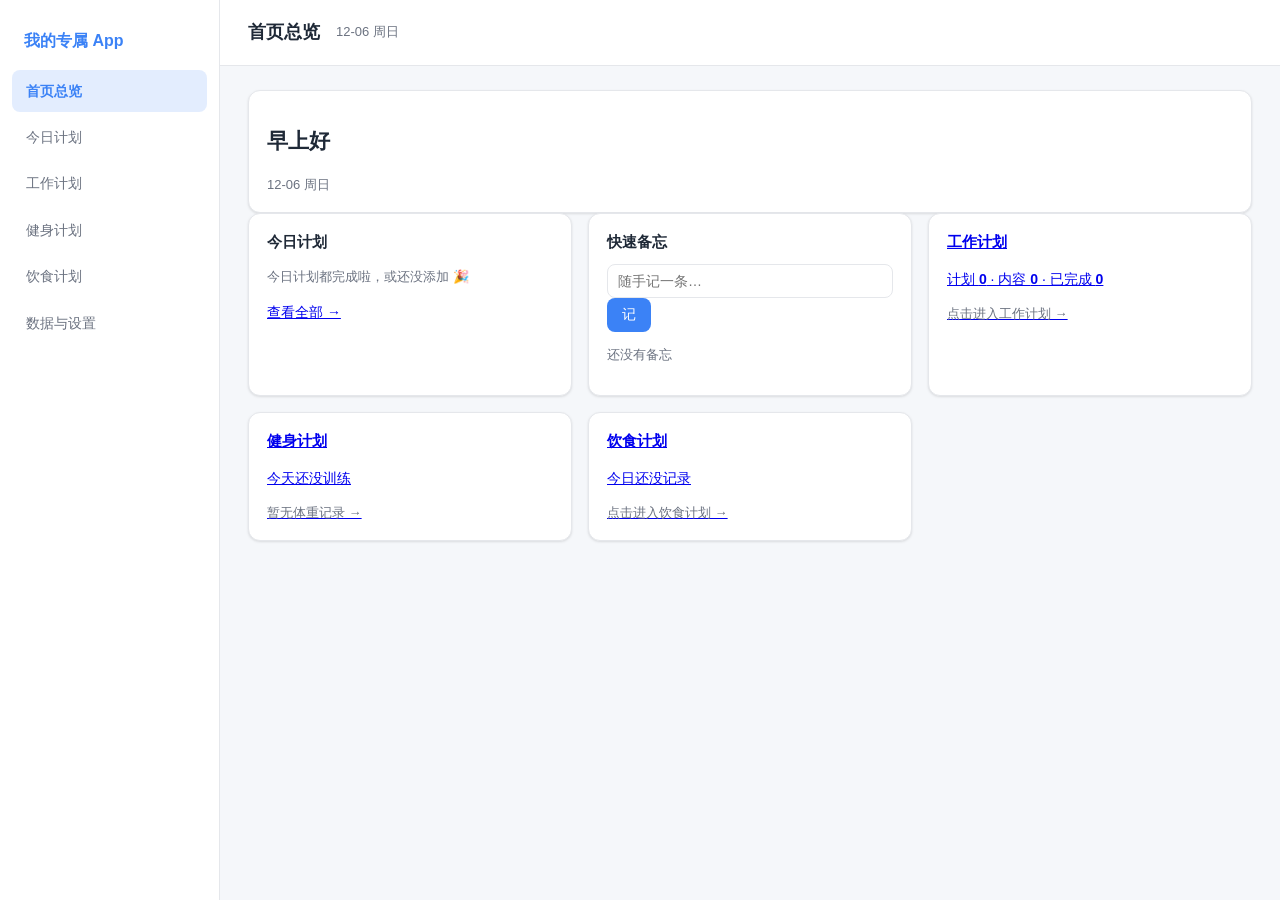
==== index.html @ 51691a32 "初始化仓库：收录个人生活 App 初始代码与文档 - 新增首页/今日计划/工作/健身/饮食/设置六大模块源码(js/) - 新增玻璃拟态预览页与入口 index.html、样式 assets/styl" ====
<!DOCTYPE html>
<html lang="zh-CN">
<head>
  <meta charset="UTF-8" />
  <meta name="viewport" content="width=device-width, initial-scale=1.0" />
  <title>我的专属 App</title>
  <link rel="stylesheet" href="assets/styles.css" />
</head>
<body>
  <div id="app">
    <aside id="sidebar">
      <div class="brand">我的专属 App</div>
      <nav>
        <a href="#/home"    data-route="home">首页总览</a>
        <a href="#/today"   data-route="today">今日计划</a>
        <a href="#/work"    data-route="work">工作计划</a>
        <a href="#/fitness" data-route="fitness">健身计划</a>
        <a href="#/diet"    data-route="diet">饮食计划</a>
        <a href="#/settings" data-route="settings">数据与设置</a>
      </nav>
    </aside>
    <main id="content">
      <header id="topbar">
        <h1 id="page-title">首页总览</h1>
        <span id="page-date"></span>
        <button id="primary-btn"></button>
      </header>
      <section id="view"></section>
    </main>
  </div>

  <!-- 加载顺序：数据层 → 工具 → 路由 → 各视图 → 入口（经典 script，file:// 可用） -->
  <script src="js/store.js"></script>
  <script src="js/ui.js"></script>
  <script src="js/router.js"></script>
  <script src="js/home.js"></script>
  <script src="js/today.js"></script>
  <script src="js/work.js"></script>
  <script src="js/fitness.js"></script>
  <script src="js/diet.js"></script>
  <script src="js/settings.js"></script>
  <script src="js/app.js"></script>
</body>
</html>
---- assets/styles.css ----
/* styles.css — 全部样式（浅色主题变量 + 深色覆盖 + 布局/卡片/侧边栏/控件） */

:root {
  --theme-color: #3b82f6;
  --bg: #f5f7fa;
  --surface: #ffffff;
  --text: #1f2937;
  --text-soft: #6b7280;
  --border: #e5e7eb;
  --shadow: 0 1px 3px rgba(0, 0, 0, 0.08), 0 1px 2px rgba(0, 0, 0, 0.04);
  --radius: 12px;
  --sidebar-w: 220px;
}

/* 深色模式：通过 body[data-theme="dark"] 覆盖变量 */
body[data-theme="dark"] {
  --bg: #0f172a;
  --surface: #1e293b;
  --text: #e5e7eb;
  --text-soft: #94a3b8;
  --border: #334155;
  --shadow: 0 1px 3px rgba(0, 0, 0, 0.4);
}

* { box-sizing: border-box; }
html, body { height: 100%; margin: 0; }
body {
  font-family: -apple-system, BlinkMacSystemFont, "Segoe UI", "PingFang SC",
    "Hiragino Sans GB", "Microsoft YaHei", sans-serif;
  background: var(--bg);
  color: var(--text);
  font-size: 14px;
  line-height: 1.6;
}

#app { display: flex; min-height: 100vh; }

/* 侧边栏 */
#sidebar {
  width: var(--sidebar-w);
  flex: 0 0 var(--sidebar-w);
  background: var(--surface);
  border-right: 1px solid var(--border);
  padding: 20px 12px;
  position: sticky;
  top: 0;
  height: 100vh;
}
#sidebar .brand {
  font-size: 16px;
  font-weight: 700;
  color: var(--theme-color);
  padding: 8px 12px 16px;
}
#sidebar nav { display: flex; flex-direction: column; gap: 4px; }
#sidebar nav a {
  text-decoration: none;
  color: var(--text-soft);
  padding: 10px 14px;
  border-radius: 8px;
  font-weight: 500;
  transition: background 0.15s, color 0.15s;
}
#sidebar nav a:hover { background: var(--bg); color: var(--text); }
#sidebar nav a.active {
  background: color-mix(in srgb, var(--theme-color) 14%, transparent);
  color: var(--theme-color);
  font-weight: 700;
}

/* 主内容区 */
#content { flex: 1; display: flex; flex-direction: column; min-width: 0; }
#topbar {
  display: flex;
  align-items: center;
  gap: 16px;
  padding: 18px 28px;
  background: var(--surface);
  border-bottom: 1px solid var(--border);
  position: sticky;
  top: 0;
  z-index: 5;
}
#page-title { font-size: 18px; margin: 0; }
#page-date { color: var(--text-soft); font-size: 13px; }
#primary-btn {
  margin-left: auto;
  background: var(--theme-color);
  color: #fff;
  border: none;
  padding: 8px 16px;
  border-radius: 8px;
  font-size: 14px;
  font-weight: 600;
  cursor: pointer;
}
#primary-btn:hover { filter: brightness(1.05); }
#view { padding: 24px 28px; }

/* 卡片网格 */
.grid {
  display: grid;
  grid-template-columns: repeat(auto-fill, minmax(280px, 1fr));
  gap: 16px;
}
.card {
  background: var(--surface);
  border: 1px solid var(--border);
  border-radius: var(--radius);
  box-shadow: var(--shadow);
  padding: 16px 18px;
}
.card h3 { margin: 0 0 10px; font-size: 15px; }
.card .card-sub { color: var(--text-soft); font-size: 13px; }

/* 通用控件 */
input[type="text"], input[type="date"], input[type="number"], textarea, select {
  width: 100%;
  padding: 8px 10px;
  border: 1px solid var(--border);
  border-radius: 8px;
  background: var(--surface);
  color: var(--text);
  font-size: 14px;
}
.btn {
  border: 1px solid var(--border);
  background: var(--surface);
  color: var(--text);
  padding: 7px 14px;
  border-radius: 8px;
  cursor: pointer;
  font-size: 14px;
}
.btn:hover { background: var(--bg); }
.btn-primary { background: var(--theme-color); color: #fff; border-color: transparent; }
.btn-danger { color: #dc2626; border-color: #fecaca; }
.btn-sm { padding: 4px 9px; font-size: 12px; }

/* 列表 */
ul.list { list-style: none; margin: 0; padding: 0; }
ul.list li {
  display: flex;
  align-items: center;
  gap: 10px;
  padding: 9px 6px;
  border-bottom: 1px solid var(--border);
}
ul.list li:last-child { border-bottom: none; }
ul.list li .grow { flex: 1; min-width: 0; }
.done-text { text-decoration: line-through; color: var(--text-soft); }

/* 分段控件 */
.segmented { display: inline-flex; border: 1px solid var(--border); border-radius: 8px; overflow: hidden; }
.segmented button {
  border: none; background: var(--surface); color: var(--text-soft);
  padding: 6px 14px; cursor: pointer; font-size: 13px;
}
.segmented button.active { background: var(--theme-color); color: #fff; }

/* 空状态 */
.empty-state {
  text-align: center;
  padding: 36px 16px;
  color: var(--text-soft);
}
.empty-state .empty-icon { font-size: 34px; opacity: 0.5; }
.empty-state .empty-text { margin: 8px 0 14px; }

/* 轻提示 */
.toast {
  position: fixed; top: 16px; left: 50%; transform: translateX(-50%);
  background: #111827; color: #fff; padding: 10px 18px; border-radius: 10px;
  font-size: 13px; z-index: 999; box-shadow: var(--shadow);
}
.toast-error { background: #dc2626; }
.toast-success { background: #16a34a; }

/* 确认模态 */
.modal-mask {
  position: fixed; inset: 0; background: rgba(0,0,0,0.4);
  display: flex; align-items: center; justify-content: center; z-index: 998;
}
.modal {
  background: var(--surface); border-radius: var(--radius);
  padding: 22px; width: 320px; box-shadow: var(--shadow);
}
.modal h4 { margin: 0 0 8px; }
.modal .modal-actions { display: flex; justify-content: flex-end; gap: 10px; margin-top: 16px; }

/* SVG 图表 */
.chart-svg { width: 100%; height: auto; display: block; }

/* ===== 工作计划·卡片式（问题1-4） ===== */
.work-plans { display: flex; flex-direction: column; gap: 18px; }
.work-card {
  background: var(--surface);
  border: 1px solid var(--border);
  border-radius: var(--radius);
  box-shadow: var(--shadow);
  padding: 16px 18px;
}
.work-card-head { display: flex; align-items: center; justify-content: space-between; gap: 12px; }
.work-card-title { margin: 0; font-size: 20px; font-weight: 700; }
.work-card-body { margin-top: 12px; }
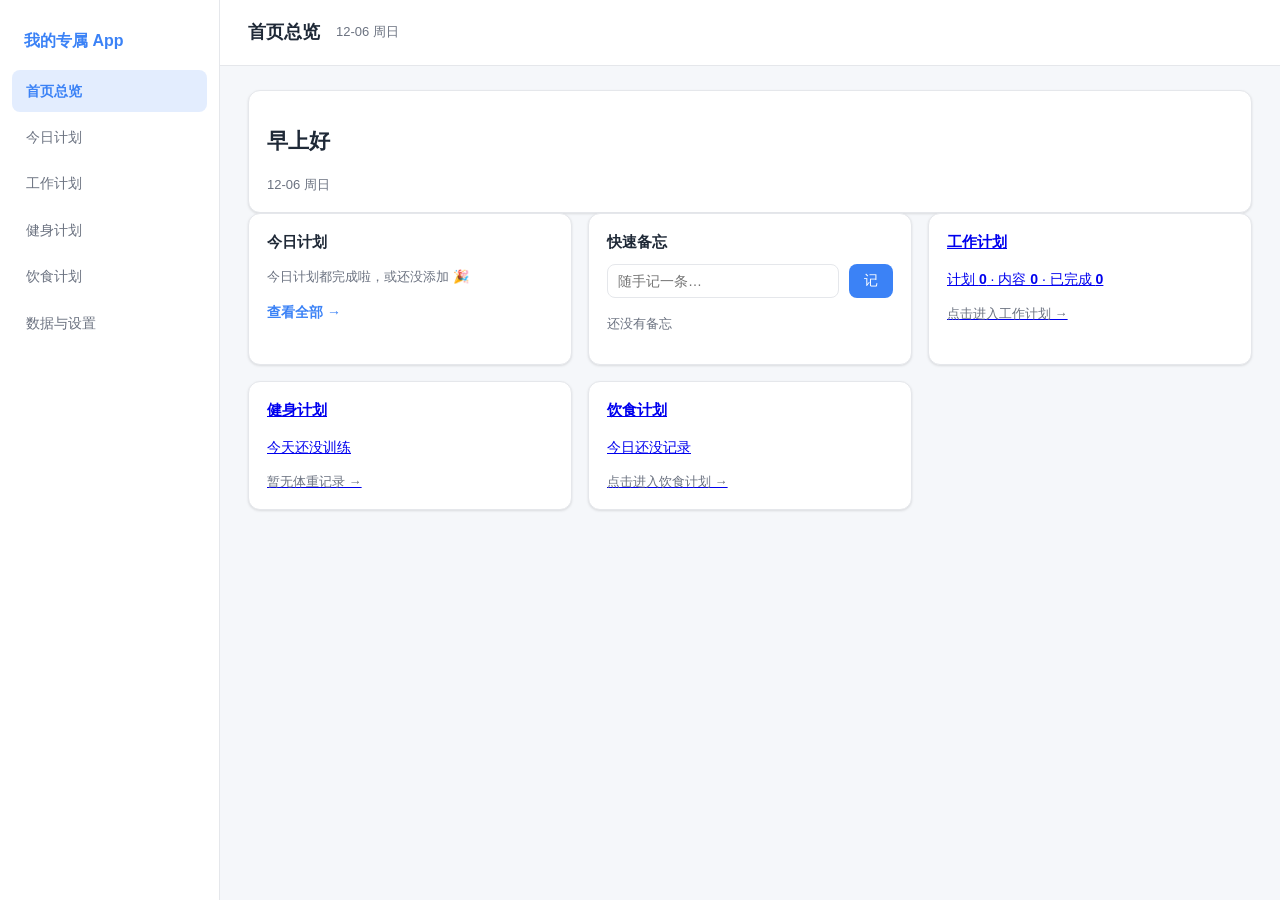
==== commit 0c2268fd: "chore: 提交此前未提交的模块重构与 ECharts 等基线脚手架（非 6 个 bug 范畴） - work.js / store.js / index.html / styles.css 的健身" ====
--- a/index.html
+++ b/index.html
@@ -5,6 +5,8 @@
   <meta name="viewport" content="width=device-width, initial-scale=1.0" />
   <title>我的专属 App</title>
   <link rel="stylesheet" href="assets/styles.css" />
+  <!-- ECharts 本地内置（vendored），双击 file:// 离线可用，不依赖 CDN -->
+  <script src="js/vendor/echarts.min.js"></script>
 </head>
 <body>
   <div id="app">
--- a/assets/styles.css
+++ b/assets/styles.css
@@ -137,6 +137,23 @@
 .btn-danger { color: #dc2626; border-color: #fecaca; }
 .btn-sm { padding: 4px 9px; font-size: 12px; }
 
+/* 添加行：输入框与按钮同行，输入框占满剩余空间、按钮固定在右侧 */
+.add-row {
+  display: flex;
+  align-items: stretch;
+  gap: 10px;
+  margin-bottom: 16px;
+}
+.add-row input[type="text"],
+.add-row input[type="number"] {
+  flex: 1 1 auto;
+  width: auto; /* 覆盖通用 input 的 width:100%，避免按钮被挤到下一行 */
+}
+.add-row .btn {
+  flex: 0 0 auto;
+  white-space: nowrap;
+}
+
 /* 列表 */
 ul.list { list-style: none; margin: 0; padding: 0; }
 ul.list li {
@@ -203,3 +220,142 @@
 .work-card-head { display: flex; align-items: center; justify-content: space-between; gap: 12px; }
 .work-card-title { margin: 0; font-size: 20px; font-weight: 700; }
 .work-card-body { margin-top: 12px; }
+
+/* 标题左侧组：标题 + 删除计划按钮 */
+.work-card-head-left { display: flex; align-items: center; gap: 8px; min-width: 0; }
+.work-card-head-left .work-card-title { min-width: 0; overflow: hidden; text-overflow: ellipsis; white-space: nowrap; }
+.work-card-head-right { flex: 0 0 auto; display: flex; align-items: center; }
+.icon-btn {
+  border: none; background: transparent; color: var(--text-soft);
+  cursor: pointer; font-size: 14px; line-height: 1; padding: 4px 7px; border-radius: 6px;
+}
+.icon-btn:hover { background: var(--bg); color: #dc2626; }
+
+/* 卡片下半部分：工作内容输入框（回车添加） */
+.work-content-input-row { display: flex; align-items: stretch; gap: 8px; margin-bottom: 12px; }
+.work-content-input-row input[type="text"] { flex: 1 1 auto; width: auto; }
+.work-content-input-row .btn { flex: 0 0 auto; white-space: nowrap; }
+
+/* 已添加的工作内容清单：字号小于标题（13px vs 20px） */
+.work-items { list-style: none; margin: 0; padding: 0; }
+.work-items .work-item {
+  display: flex; align-items: center; gap: 10px;
+  padding: 8px 4px; border-bottom: 1px dashed var(--border);
+}
+.work-items .work-item:last-child { border-bottom: none; }
+.work-items .work-item-check { flex: 0 0 auto; width: 16px; height: 16px; cursor: pointer; }
+.work-items .item-text {
+  flex: 1 1 auto; min-width: 0; font-size: 13px; line-height: 1.5;
+  word-break: break-word; transition: color 0.15s;
+}
+.work-items .item-text.done { text-decoration: line-through; color: var(--text-soft); }
+.work-items .work-item-del { flex: 0 0 auto; }
+.work-empty-hint { padding: 10px 4px; color: var(--text-soft); font-size: 13px; }
+
+/* 响应式：窄屏（≤720px）下，侧边栏转为顶部导航，卡片头堆叠，适配移动端 */
+@media (max-width: 720px) {
+  #app { flex-direction: column; }
+  #sidebar {
+    width: 100%; flex: none; height: auto; position: static;
+    border-right: none; border-bottom: 1px solid var(--border); padding: 10px 12px;
+  }
+  #sidebar nav { flex-direction: row; flex-wrap: wrap; gap: 6px; }
+  #sidebar .brand { padding: 4px 12px 8px; }
+  #topbar { padding: 14px 16px; }
+  #view { padding: 16px; }
+  .work-card-head { flex-direction: column; align-items: stretch; gap: 10px; }
+  .work-card-head-right { justify-content: flex-start; }
+}
+
+/* ===== 健身计划·月历日程表（重构） ===== */
+.cal-card {
+  background: var(--surface);
+  border: 1px solid var(--border);
+  border-radius: var(--radius);
+  box-shadow: var(--shadow);
+  padding: 16px 18px;
+  margin-bottom: 18px;
+}
+.cal-head { display: flex; align-items: center; justify-content: space-between; gap: 12px; }
+.cal-title { font-size: 17px; font-weight: 700; }
+.cal-head-right { display: flex; align-items: center; gap: 16px; }
+.cal-nav { display: inline-flex; align-items: center; gap: 8px; }
+.cal-nav .icon-btn { font-size: 18px; padding: 2px 10px; }
+.cal-month { font-size: 15px; font-weight: 600; min-width: 84px; text-align: center; }
+.cal-date { color: var(--text-soft); font-size: 13px; white-space: nowrap; }
+
+.cal-toolbar {
+  display: flex; align-items: center; justify-content: space-between; gap: 12px;
+  margin: 14px 0 10px;
+}
+.cal-hint { color: var(--text-soft); font-size: 12.5px; }
+
+.cal-weekdays { display: grid; grid-template-columns: repeat(7, 1fr); }
+.cal-wd { text-align: center; font-size: 12px; color: var(--text-soft); padding: 6px 0; font-weight: 600; }
+.cal-grid { display: grid; grid-template-columns: repeat(7, 1fr); gap: 6px; margin-top: 4px; }
+.cal-cell {
+  position: relative;
+  min-height: 70px;
+  background: var(--surface);
+  border: 1px solid var(--border);
+  border-radius: 10px;
+  padding: 6px 8px;
+  cursor: pointer;
+  transition: border-color 0.15s, box-shadow 0.15s, background 0.15s;
+}
+.cal-cell:hover { background: var(--bg); }
+.cal-cell.cal-blank { background: transparent; border-color: transparent; cursor: default; }
+.cal-cell.cal-blank:hover { background: transparent; }
+.cal-daynum { font-size: 13px; color: var(--text-soft); font-weight: 600; }
+.cal-cell.today .cal-daynum { color: var(--theme-color); }
+.cal-cell.selected { border-color: var(--theme-color); box-shadow: 0 0 0 2px color-mix(in srgb, var(--theme-color) 22%, transparent); }
+.cal-part {
+  display: block; width: 100%; margin-top: 6px;
+  background: none; border: none; padding: 0;
+  font-size: 20px; font-weight: 800; line-height: 1.1; cursor: pointer;
+  text-align: left;
+}
+.cal-part:hover { text-decoration: underline; }
+.cal-check {
+  position: absolute; right: 7px; bottom: 6px;
+  color: #16a34a; font-weight: 900; font-size: 17px;
+  line-height: 1;
+}
+body[data-theme="dark"] .cal-check { color: #4ade80; }
+
+/* 身体数据 + ECharts */
+.cal-body-head { display: flex; align-items: center; justify-content: space-between; gap: 12px; margin-bottom: 12px; }
+.cal-body-head h3 { margin: 0; font-size: 15px; }
+.echart-box { width: 100%; height: 280px; }
+.echart-empty { color: var(--text-soft); font-size: 13px; padding: 40px 0; text-align: center; border: 1px dashed var(--border); border-radius: 10px; }
+
+/* 弹窗表单 */
+.field { display: block; margin-bottom: 14px; }
+.field > span { display: block; margin-bottom: 6px; color: var(--text-soft); font-size: 13px; }
+
+/* 当日训练详情 */
+.card-link { display: inline-block; color: var(--theme-color); text-decoration: none; font-size: 14px; margin-bottom: 12px; font-weight: 600; }
+.card-link:hover { text-decoration: underline; }
+.detail-card { margin-top: 4px; }
+.detail-head { display: flex; align-items: baseline; justify-content: space-between; gap: 12px; margin-bottom: 12px; }
+.detail-head h3 { margin: 0; font-size: 16px; }
+.detail-part { font-weight: 800; font-size: 16px; }
+.detail-banner {
+  background: color-mix(in srgb, #16a34a 14%, transparent);
+  color: #15803d; border: 1px solid #bbf7d0; border-radius: 10px;
+  padding: 12px 14px; font-weight: 700; margin-bottom: 14px; text-align: center;
+}
+body[data-theme="dark"] .detail-banner { color: #4ade80; border-color: #166534; }
+.ex-progress { color: var(--text-soft); font-size: 13px; margin-bottom: 12px; }
+.ex-progress b { color: var(--theme-color); font-size: 15px; }
+.ex-list li { cursor: default; }
+.ex-list .ex-check { flex: 0 0 auto; width: 18px; height: 18px; cursor: pointer; margin-right: 4px; }
+.detail-foot { margin-top: 16px; display: flex; justify-content: flex-end; }
+
+/* 窄屏：日历网格更紧凑 */
+@media (max-width: 720px) {
+  .cal-cell { min-height: 56px; padding: 4px 5px; }
+  .cal-part { font-size: 16px; }
+  .cal-head { flex-direction: column; align-items: stretch; gap: 8px; }
+  .cal-head-right { justify-content: space-between; }
+}
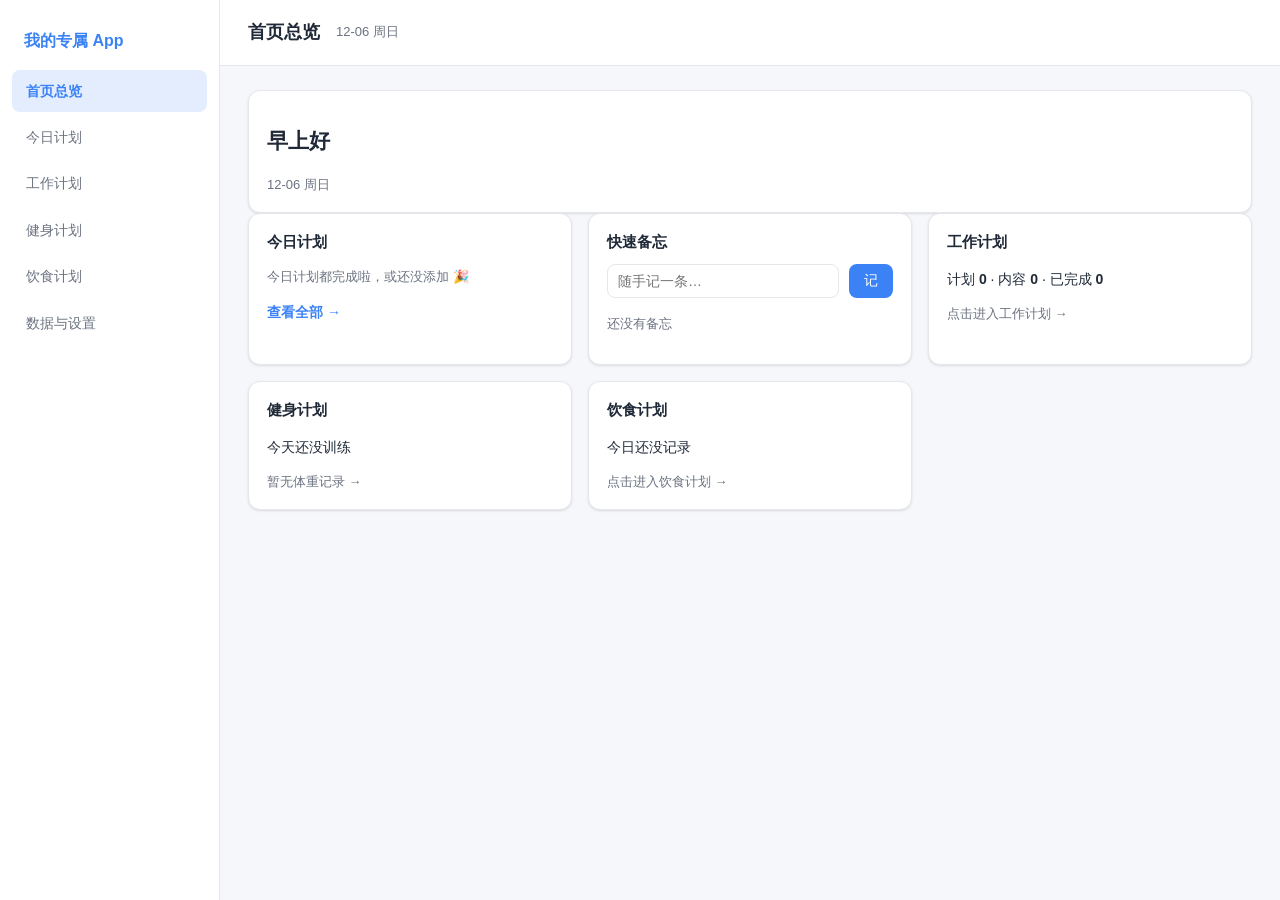
==== commit fdf0d641: "chore(v1.1.1): 图表回归原生 SVG，移除 ECharts 依赖并补齐项目文档 - 新增 js/chart.js 原生 SVG 体重趋势适配器（W.Chart 缝），移除 vendore" ====
--- a/index.html
+++ b/index.html
@@ -5,8 +5,6 @@
   <meta name="viewport" content="width=device-width, initial-scale=1.0" />
   <title>我的专属 App</title>
   <link rel="stylesheet" href="assets/styles.css" />
-  <!-- ECharts 本地内置（vendored），双击 file:// 离线可用，不依赖 CDN -->
-  <script src="js/vendor/echarts.min.js"></script>
 </head>
 <body>
   <div id="app">
@@ -34,6 +32,7 @@
   <!-- 加载顺序：数据层 → 工具 → 路由 → 各视图 → 入口（经典 script，file:// 可用） -->
   <script src="js/store.js"></script>
   <script src="js/ui.js"></script>
+  <script src="js/chart.js"></script>
   <script src="js/router.js"></script>
   <script src="js/home.js"></script>
   <script src="js/today.js"></script>
--- a/assets/styles.css
+++ b/assets/styles.css
@@ -94,7 +94,7 @@
   font-weight: 600;
   cursor: pointer;
 }
-#primary-btn:hover { filter: brightness(1.05); }
+#primary-btn:hover { filter: brightness(0.9); }
 #view { padding: 24px 28px; }
 
 /* 卡片网格 */
@@ -112,6 +112,12 @@
 }
 .card h3 { margin: 0 0 10px; font-size: 15px; }
 .card .card-sub { color: var(--text-soft); font-size: 13px; }
+/* 首页摘要卡整体可点击，但卡片内文字保持普通文本样式。 */
+a.card-link-wrap,
+a.card-link-wrap:hover {
+  color: inherit;
+  text-decoration: none;
+}
 
 /* 通用控件 */
 input[type="text"], input[type="date"], input[type="number"], textarea, select {
@@ -134,6 +140,12 @@
 }
 .btn:hover { background: var(--bg); }
 .btn-primary { background: var(--theme-color); color: #fff; border-color: transparent; }
+/* 覆盖 .btn:hover：主按钮悬停时保持主题色并加深，避免白字落在浅色背景上。 */
+.btn.btn-primary:hover {
+  background: color-mix(in srgb, var(--theme-color) 86%, #000);
+  color: #fff;
+  border-color: transparent;
+}
 .btn-danger { color: #dc2626; border-color: #fecaca; }
 .btn-sm { padding: 4px 9px; font-size: 12px; }
 
@@ -312,7 +324,7 @@
 .cal-part {
   display: block; width: 100%; margin-top: 6px;
   background: none; border: none; padding: 0;
-  font-size: 20px; font-weight: 800; line-height: 1.1; cursor: pointer;
+  color: #111827; font-size: 20px; font-weight: 800; line-height: 1.1; cursor: pointer;
   text-align: left;
 }
 .cal-part:hover { text-decoration: underline; }
@@ -326,8 +338,8 @@
 /* 身体数据 + ECharts */
 .cal-body-head { display: flex; align-items: center; justify-content: space-between; gap: 12px; margin-bottom: 12px; }
 .cal-body-head h3 { margin: 0; font-size: 15px; }
-.echart-box { width: 100%; height: 280px; }
-.echart-empty { color: var(--text-soft); font-size: 13px; padding: 40px 0; text-align: center; border: 1px dashed var(--border); border-radius: 10px; }
+.chart-box { width: 100%; height: 280px; }
+.chart-empty { color: var(--text-soft); font-size: 13px; padding: 40px 0; text-align: center; border: 1px dashed var(--border); border-radius: 10px; }
 
 /* 弹窗表单 */
 .field { display: block; margin-bottom: 14px; }
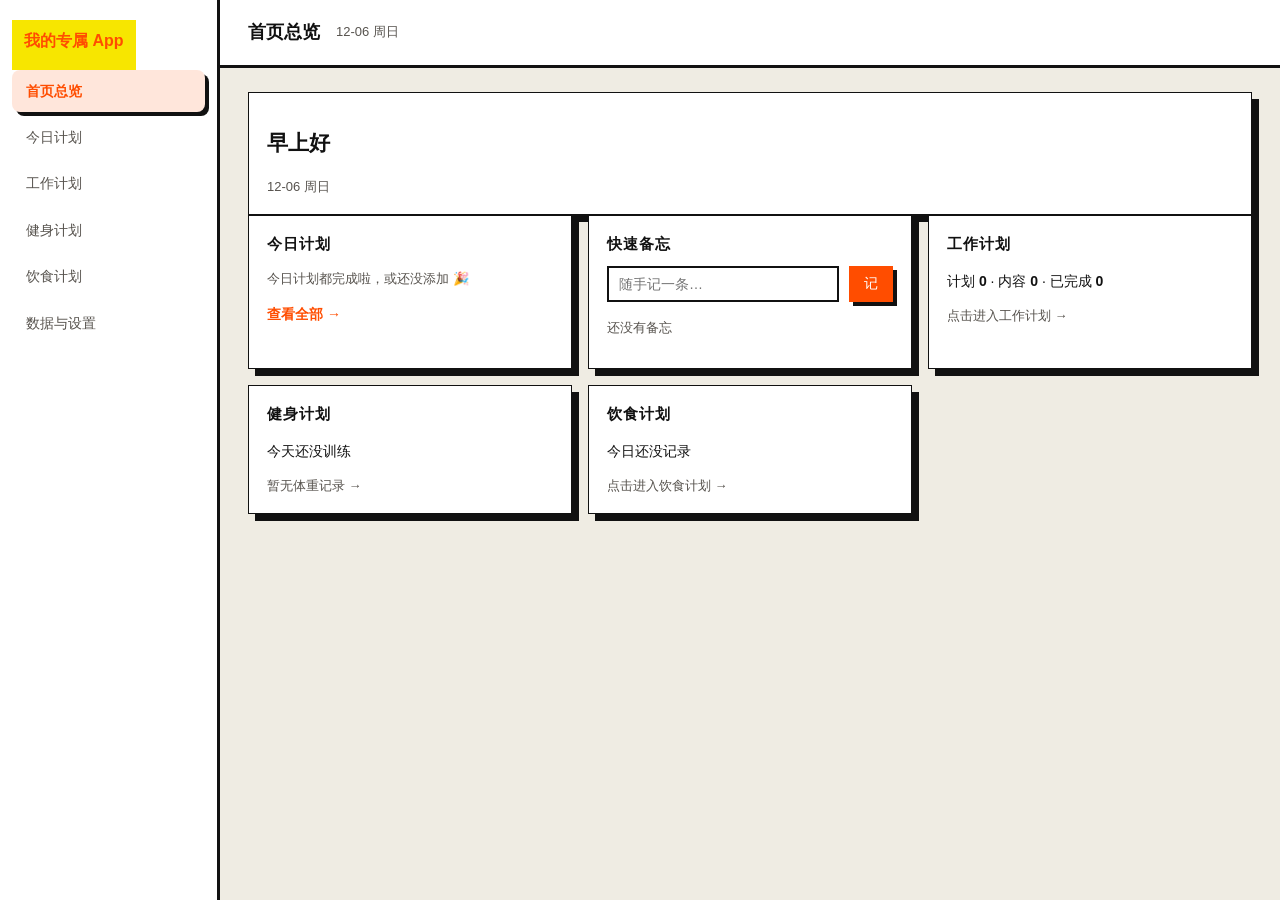
==== commit 7064fd69: "feat(v1.2): 多风格界面皮肤 + 深色模式（theming epic） 落地 5 套可切换皮肤（野兽派 / 编辑杂志风 / 新拟物派 / 现代渐变风 / 赛博朋克风）， 各附专属暗色版，赛博" ====
--- a/index.html
+++ b/index.html
@@ -5,6 +5,7 @@
   <meta name="viewport" content="width=device-width, initial-scale=1.0" />
   <title>我的专属 App</title>
   <link rel="stylesheet" href="assets/styles.css" />
+  <link rel="stylesheet" href="assets/themes.css" />
 </head>
 <body>
   <div id="app">
--- a/assets/styles.css
+++ b/assets/styles.css
@@ -1,7 +1,8 @@
-/* styles.css — 全部样式（浅色主题变量 + 深色覆盖 + 布局/卡片/侧边栏/控件） */
+/* styles.css — 全部样式（布局/卡片/侧边栏/控件；颜色走 CSS 变量，皮肤变量见 assets/themes.css） */
 
 :root {
-  --theme-color: #3b82f6;
+  /* 兜底默认值（无皮肤文件或未命中时使用；正常由 [data-skin] 覆盖） */
+  --accent: #3b82f6;
   --bg: #f5f7fa;
   --surface: #ffffff;
   --text: #1f2937;
@@ -10,16 +11,6 @@
   --shadow: 0 1px 3px rgba(0, 0, 0, 0.08), 0 1px 2px rgba(0, 0, 0, 0.04);
   --radius: 12px;
   --sidebar-w: 220px;
-}
-
-/* 深色模式：通过 body[data-theme="dark"] 覆盖变量 */
-body[data-theme="dark"] {
-  --bg: #0f172a;
-  --surface: #1e293b;
-  --text: #e5e7eb;
-  --text-soft: #94a3b8;
-  --border: #334155;
-  --shadow: 0 1px 3px rgba(0, 0, 0, 0.4);
 }
 
 * { box-sizing: border-box; }
@@ -49,7 +40,7 @@
 #sidebar .brand {
   font-size: 16px;
   font-weight: 700;
-  color: var(--theme-color);
+  color: var(--accent);
   padding: 8px 12px 16px;
 }
 #sidebar nav { display: flex; flex-direction: column; gap: 4px; }
@@ -63,8 +54,8 @@
 }
 #sidebar nav a:hover { background: var(--bg); color: var(--text); }
 #sidebar nav a.active {
-  background: color-mix(in srgb, var(--theme-color) 14%, transparent);
-  color: var(--theme-color);
+  background: color-mix(in srgb, var(--accent) 14%, transparent);
+  color: var(--accent);
   font-weight: 700;
 }
 
@@ -85,7 +76,7 @@
 #page-date { color: var(--text-soft); font-size: 13px; }
 #primary-btn {
   margin-left: auto;
-  background: var(--theme-color);
+  background: var(--accent);
   color: #fff;
   border: none;
   padding: 8px 16px;
@@ -139,10 +130,10 @@
   font-size: 14px;
 }
 .btn:hover { background: var(--bg); }
-.btn-primary { background: var(--theme-color); color: #fff; border-color: transparent; }
+.btn-primary { background: var(--accent); color: #fff; border-color: transparent; }
 /* 覆盖 .btn:hover：主按钮悬停时保持主题色并加深，避免白字落在浅色背景上。 */
 .btn.btn-primary:hover {
-  background: color-mix(in srgb, var(--theme-color) 86%, #000);
+  background: color-mix(in srgb, var(--accent) 86%, #000);
   color: #fff;
   border-color: transparent;
 }
@@ -185,7 +176,7 @@
   border: none; background: var(--surface); color: var(--text-soft);
   padding: 6px 14px; cursor: pointer; font-size: 13px;
 }
-.segmented button.active { background: var(--theme-color); color: #fff; }
+.segmented button.active { background: var(--accent); color: #fff; }
 
 /* 空状态 */
 .empty-state {
@@ -219,6 +210,40 @@
 
 /* SVG 图表 */
 .chart-svg { width: 100%; height: auto; display: block; }
+
+/* ===== 界面风格选择器（设置页；缩略图内联样式恒显亮色版，不随深色跳变） ===== */
+.skin-grid { display: grid; grid-template-columns: repeat(auto-fill, minmax(118px, 1fr)); gap: 12px; margin-top: 8px; }
+.skin-card {
+  border: 2px solid var(--border);
+  border-radius: 10px;
+  background: var(--surface);
+  padding: 8px 8px 9px;
+  cursor: pointer;
+  text-align: center;
+  font-family: inherit;
+  transition: border-color 0.15s, box-shadow 0.15s, transform 0.15s;
+}
+.skin-card:hover { border-color: var(--accent); }
+.skin-card.active {
+  border-color: var(--accent);
+  box-shadow: 0 0 0 2px color-mix(in srgb, var(--accent) 25%, transparent);
+}
+.skin-thumb {
+  position: relative;
+  display: block;
+  height: 54px;
+  border-radius: 6px;
+  overflow: hidden;
+  margin-bottom: 7px;
+}
+.skin-thumb i {
+  position: absolute;
+  left: 9px; bottom: 8px;
+  width: 22px; height: 22px;
+  border-radius: 4px;
+  display: block;
+}
+.skin-name { font-size: 12.5px; font-weight: 600; color: var(--text); }
 
 /* ===== 工作计划·卡片式（问题1-4） ===== */
 .work-plans { display: flex; flex-direction: column; gap: 18px; }
@@ -319,12 +344,12 @@
 .cal-cell.cal-blank { background: transparent; border-color: transparent; cursor: default; }
 .cal-cell.cal-blank:hover { background: transparent; }
 .cal-daynum { font-size: 13px; color: var(--text-soft); font-weight: 600; }
-.cal-cell.today .cal-daynum { color: var(--theme-color); }
-.cal-cell.selected { border-color: var(--theme-color); box-shadow: 0 0 0 2px color-mix(in srgb, var(--theme-color) 22%, transparent); }
+.cal-cell.today .cal-daynum { color: var(--accent); }
+.cal-cell.selected { border-color: var(--accent); box-shadow: 0 0 0 2px color-mix(in srgb, var(--accent) 22%, transparent); }
 .cal-part {
   display: block; width: 100%; margin-top: 6px;
   background: none; border: none; padding: 0;
-  color: #111827; font-size: 20px; font-weight: 800; line-height: 1.1; cursor: pointer;
+  color: var(--text); font-size: 20px; font-weight: 800; line-height: 1.1; cursor: pointer;
   text-align: left;
 }
 .cal-part:hover { text-decoration: underline; }
@@ -346,7 +371,7 @@
 .field > span { display: block; margin-bottom: 6px; color: var(--text-soft); font-size: 13px; }
 
 /* 当日训练详情 */
-.card-link { display: inline-block; color: var(--theme-color); text-decoration: none; font-size: 14px; margin-bottom: 12px; font-weight: 600; }
+.card-link { display: inline-block; color: var(--accent); text-decoration: none; font-size: 14px; margin-bottom: 12px; font-weight: 600; }
 .card-link:hover { text-decoration: underline; }
 .detail-card { margin-top: 4px; }
 .detail-head { display: flex; align-items: baseline; justify-content: space-between; gap: 12px; margin-bottom: 12px; }
@@ -359,7 +384,7 @@
 }
 body[data-theme="dark"] .detail-banner { color: #4ade80; border-color: #166534; }
 .ex-progress { color: var(--text-soft); font-size: 13px; margin-bottom: 12px; }
-.ex-progress b { color: var(--theme-color); font-size: 15px; }
+.ex-progress b { color: var(--accent); font-size: 15px; }
 .ex-list li { cursor: default; }
 .ex-list .ex-check { flex: 0 0 auto; width: 18px; height: 18px; cursor: pointer; margin-right: 4px; }
 .detail-foot { margin-top: 16px; display: flex; justify-content: flex-end; }
--- a/assets/themes.css
+++ b/assets/themes.css
@@ -0,0 +1,361 @@
+/* =========================================================================
+   themes.css — 5 套界面皮肤（theming spec）
+   -------------------------------------------------------------------------
+   选择器约定：
+   - 亮色：body[data-skin="X"]（X ∈ brutal / editorial / neumorph / gradient / cyber）
+   - 暗色：body[data-skin="X"][data-theme="dark"]（cyber 恒暗、无额外暗色档）
+   深色为全局布尔：切换风格不重置明/暗；开启深色后当前风格显示其专属暗色版。
+
+   变量：
+   - 颜色：--accent（主色，取代旧 --theme-color）/ --on-accent / --accent-2 / --bg / --surface /
+     --text / --text-soft / --border / --bar-bg / --chart-fill / --nav-active-bg / --nav-active-fg
+   - 形状：--bw（边框宽）/ --radius / --radius-sm / --shadow / --shadow-inset
+   - 字体：--font / --font-display
+   - 语义色（训练部位，T06）：--part-chest / --part-shoulder / --part-back / --part-leg / --part-cardio
+   ========================================================================= */
+
+/* ---------- 0. 通用（所有皮肤） ---------- */
+body { transition: background 0.35s ease, color 0.35s ease; }
+
+/* =========================================================================
+   1. 野兽派（Brutalism）：cream 底 + 粗黑边 + 橙 accent + 硬阴影 + 零圆角 + 等宽字体
+   暗色版：沥青黑 + 荧光橙
+   ========================================================================= */
+body[data-skin="brutal"] {
+  --bg: #efece3; --surface: #ffffff; --text: #111111; --text-soft: #57534e;
+  --border: #111111; --accent: #ff4d00; --on-accent: #ffffff;
+  --accent-2: #f7e600; --bw: 3px; --radius: 0px; --radius-sm: 0px;
+  --shadow: 7px 7px 0 #111; --bar-bg: #e7e5de; --chart-fill: rgba(255,77,0,.12);
+  --font: ui-monospace, "SFMono-Regular", "Cascadia Mono", Consolas, "Microsoft YaHei", monospace;
+  --nav-active-bg: #ff4d00; --nav-active-fg: #ffffff;
+  --part-chest: #ff2d00; --part-shoulder: #ffb300; --part-back: #00b377;
+  --part-leg: #0055ff; --part-cardio: #ff00d4;
+}
+body[data-skin="brutal"] .brand { background: var(--accent-2); color: #111; display: inline-block; padding: 6px 12px; }
+body[data-skin="brutal"] #sidebar { border-right: var(--bw) solid var(--border); }
+body[data-skin="brutal"] #topbar { border-bottom: var(--bw) solid var(--border); }
+body[data-skin="brutal"] #sidebar nav a.active { box-shadow: 4px 4px 0 #111; }
+body[data-skin="brutal"] .card,
+body[data-skin="brutal"] .work-card,
+body[data-skin="brutal"] .cal-card,
+body[data-skin="brutal"] .detail-card { box-shadow: 7px 7px 0 #111; }
+body[data-skin="brutal"] .card:hover,
+body[data-skin="brutal"] .work-card:hover,
+body[data-skin="brutal"] .cal-card:hover { transform: translate(-2px, -2px); box-shadow: 9px 9px 0 #111; transition: 0.12s; }
+body[data-skin="brutal"] #primary-btn,
+body[data-skin="brutal"] .btn-primary { box-shadow: 4px 4px 0 #111; }
+body[data-skin="brutal"] #primary-btn:hover,
+body[data-skin="brutal"] .btn-primary:hover { transform: translate(2px, 2px); box-shadow: 2px 2px 0 #111; }
+body[data-skin="brutal"] .bar,
+body[data-skin="brutal"] .macro-row .mbar { border-radius: 0; height: 14px; border: 2px solid #111; background: #fff; }
+body[data-skin="brutal"] .bar > i { background: var(--accent); border-radius: 0; }
+body[data-skin="brutal"] .segmented { border-radius: 0; border-width: 2px; }
+body[data-skin="brutal"] .segmented button { border-radius: 0; }
+body[data-skin="brutal"] .cal-cell { border-radius: 0; }
+body[data-skin="brutal"] input[type="text"], body[data-skin="brutal"] input[type="number"],
+body[data-skin="brutal"] input[type="date"], body[data-skin="brutal"] select, body[data-skin="brutal"] textarea {
+  border-radius: 0; border-width: 2px;
+}
+body[data-skin="brutal"] .btn { border-radius: 0; }
+body[data-skin="brutal"] .card h3 { text-transform: uppercase; letter-spacing: 1px; }
+
+/* 野兽派暗色版：沥青黑 + 荧光橙 */
+body[data-skin="brutal"][data-theme="dark"] {
+  --bg: #151515; --surface: #1e1e1e; --text: #f4f4f4; --text-soft: #a3a3a3;
+  --border: #ff6a1a; --accent: #ff6a1a; --on-accent: #111;
+  --accent-2: #f7e600; --bar-bg: #2a2a2a; --chart-fill: rgba(255,106,26,.16);
+  --shadow: 7px 7px 0 #ff6a1a; --nav-active-bg: #ff6a1a; --nav-active-fg: #111;
+  --part-chest: #ff5c3c; --part-shoulder: #ffc94d; --part-back: #2ee6a3;
+  --part-leg: #4d8aff; --part-cardio: #ff5ce8;
+}
+body[data-skin="brutal"][data-theme="dark"] .brand { color: #111; }
+body[data-skin="brutal"][data-theme="dark"] .card:hover,
+body[data-skin="brutal"][data-theme="dark"] .work-card:hover,
+body[data-skin="brutal"][data-theme="dark"] .cal-card:hover { transform: none; }
+body[data-skin="brutal"][data-theme="dark"] .card,
+body[data-skin="brutal"][data-theme="dark"] .work-card,
+body[data-skin="brutal"][data-theme="dark"] .cal-card,
+body[data-skin="brutal"][data-theme="dark"] .detail-card { box-shadow: 6px 6px 0 #ff6a1a; }
+
+/* =========================================================================
+   2. 编辑杂志风（Editorial）：衬线大标题 + 强留白 + 朱红 accent + 细线编号
+   暗色版：墨夜版（墨黑底 + 米白衬线 + 朱红提亮 + 暗金/米白细线）
+   ========================================================================= */
+body[data-skin="editorial"] {
+  --bg: #faf8f4; --surface: #ffffff; --text: #171512; --text-soft: #8a857a;
+  --border: #171512; --accent: #a31f1f; --on-accent: #fff;
+  --bw: 1px; --radius: 0px; --radius-sm: 0px;
+  --shadow: none; --bar-bg: #ebe7df; --chart-fill: transparent;
+  --font: "PingFang SC", "Hiragino Sans GB", "Microsoft YaHei", sans-serif;
+  --font-display: "Songti SC", "STSong", Georgia, "Times New Roman", serif;
+  --nav-active-bg: #171512; --nav-active-fg: #fff;
+  --part-chest: #a31f1f; --part-shoulder: #c78a2a; --part-back: #2f6b4f;
+  --part-leg: #274b8f; --part-cardio: #8a3d7a;
+}
+body[data-skin="editorial"] #sidebar { border-right: 1px solid #d9d4c8; background: #fffdf9; }
+body[data-skin="editorial"] #topbar { border-bottom: 1px solid #171512; background: transparent; }
+body[data-skin="editorial"] #page-title { font-size: 24px; letter-spacing: 2px; font-family: var(--font-display); }
+body[data-skin="editorial"] #page-date { text-transform: uppercase; letter-spacing: 1px; }
+body[data-skin="editorial"] #primary-btn { background: #171512; color: #fff; border-radius: 0; letter-spacing: 2px; padding: 9px 22px; }
+body[data-skin="editorial"] .btn-primary { background: #171512; color: #fff; border-color: #171512; }
+body[data-skin="editorial"] .card.greet h2 { font-family: var(--font-display); font-size: 34px; font-weight: 600; letter-spacing: -1px; line-height: 1.15; margin: 0 0 4px; }
+body[data-skin="editorial"] .card,
+body[data-skin="editorial"] .work-card,
+body[data-skin="editorial"] .cal-card,
+body[data-skin="editorial"] .detail-card { border: none; border-top: 2px solid #171512; padding: 18px 0; box-shadow: none; background: transparent; }
+body[data-skin="editorial"] .card h3,
+body[data-skin="editorial"] .work-card-title,
+body[data-skin="editorial"] .cal-title { text-transform: uppercase; letter-spacing: 2px; font-size: 12px; font-weight: 700; font-family: var(--font); color: #171512; }
+body[data-skin="editorial"] .card h3::before { content: attr(data-no); font-family: var(--font-display); font-style: italic; color: var(--accent); font-size: 15px; margin-right: 8px; }
+body[data-skin="editorial"] .big { font-family: var(--font-display); font-size: 22px; font-weight: 500; }
+body[data-skin="editorial"] .bar { height: 2px; border-radius: 0; background: #e3ded2; }
+body[data-skin="editorial"] .bar > i { border-radius: 0; background: #171512; }
+body[data-skin="editorial"] .cal-cell { border: none; border-bottom: 1px solid #e3ded2; border-radius: 0; }
+body[data-skin="editorial"] .cal-part { font-family: var(--font-display); font-style: italic; color: var(--accent); }
+body[data-skin="editorial"] .cal-weekdays { border-top: 1px solid #171512; border-bottom: 1px solid #171512; }
+body[data-skin="editorial"] .segmented { border-radius: 0; }
+body[data-skin="editorial"] .segmented button { border-radius: 0; letter-spacing: 1px; }
+body[data-skin="editorial"] .btn { border-radius: 0; }
+body[data-skin="editorial"] input[type="text"], body[data-skin="editorial"] input[type="number"],
+body[data-skin="editorial"] input[type="date"], body[data-skin="editorial"] select, body[data-skin="editorial"] textarea {
+  border-radius: 0; border-top: none; border-left: none; border-right: none; background: transparent; padding-left: 2px;
+}
+
+/* 编辑杂志风暗色版：墨夜版 */
+body[data-skin="editorial"][data-theme="dark"] {
+  --bg: #141210; --surface: #1c1917; --text: #f0ead9; --text-soft: #a89f8d;
+  --border: #d9c9a3; --accent: #c8452f; --on-accent: #fff;
+  --bar-bg: #2a251f; --chart-fill: rgba(200,69,47,.12);
+  --nav-active-bg: #f0ead9; --nav-active-fg: #141210;
+  --part-chest: #d84a4a; --part-shoulder: #d9a14a; --part-back: #5aa37f;
+  --part-leg: #5d84c4; --part-cardio: #b273a3;
+}
+body[data-skin="editorial"][data-theme="dark"] #sidebar { background: #161311; border-right-color: #3a322a; }
+body[data-skin="editorial"][data-theme="dark"] #topbar { border-bottom-color: #d9c9a3; background: transparent; }
+body[data-skin="editorial"][data-theme="dark"] .card,
+body[data-skin="editorial"][data-theme="dark"] .work-card,
+body[data-skin="editorial"][data-theme="dark"] .cal-card,
+body[data-skin="editorial"][data-theme="dark"] .detail-card { border-top-color: #d9c9a3; background: transparent; }
+body[data-skin="editorial"][data-theme="dark"] .card h3,
+body[data-skin="editorial"][data-theme="dark"] .work-card-title,
+body[data-skin="editorial"][data-theme="dark"] .cal-title { color: #f0ead9; }
+body[data-skin="editorial"][data-theme="dark"] .bar { background: #2a251f; }
+body[data-skin="editorial"][data-theme="dark"] .cal-cell { border-bottom-color: #3a322a; }
+body[data-skin="editorial"][data-theme="dark"] .cal-weekdays { border-top-color: #d9c9a3; border-bottom-color: #d9c9a3; }
+
+/* =========================================================================
+   3. 新拟物派（Neumorphism）：浅灰同色浮雕 + 双阴影 + 紫 accent
+   暗色版：暗灰浮雕（深黑 + 亮灰双阴影 + 紫提亮）
+   ========================================================================= */
+body[data-skin="neumorph"] {
+  --bg: #e4e9f1; --surface: #e4e9f1; --text: #475569; --text-soft: #8a94a6;
+  --border: transparent; --accent: #6c63ff; --on-accent: #fff;
+  --bw: 0px; --radius: 18px; --radius-sm: 12px;
+  --shadow: 8px 8px 18px #c3cad6, -8px -8px 18px #ffffff;
+  --shadow-inset: inset 5px 5px 10px #c3cad6, inset -5px -5px 10px #ffffff;
+  --bar-bg: #c3cad6; --chart-fill: rgba(108,99,255,.15);
+  --font: "PingFang SC", "Hiragino Sans GB", "Microsoft YaHei", sans-serif;
+  --nav-active-bg: #e4e9f1; --nav-active-fg: var(--accent);
+  --part-chest: #e0506b; --part-shoulder: #e0a33f; --part-back: #43b581;
+  --part-leg: #4a6fd6; --part-cardio: #9b5fd0;
+}
+body[data-skin="neumorph"] #sidebar { background: #e4e9f1; border-right: none; }
+body[data-skin="neumorph"] #topbar { background: #e4e9f1; border-bottom: none; }
+body[data-skin="neumorph"] #sidebar nav a.active { box-shadow: var(--shadow-inset); }
+body[data-skin="neumorph"] .brand { color: var(--text); }
+body[data-skin="neumorph"] .card,
+body[data-skin="neumorph"] .work-card,
+body[data-skin="neumorph"] .cal-card,
+body[data-skin="neumorph"] .detail-card { border: none; box-shadow: var(--shadow); }
+body[data-skin="neumorph"] #primary-btn,
+body[data-skin="neumorph"] .btn-primary { box-shadow: var(--shadow); background: var(--accent); border: none; }
+body[data-skin="neumorph"] #primary-btn:active,
+body[data-skin="neumorph"] .btn-primary:active { box-shadow: var(--shadow-inset); }
+body[data-skin="neumorph"] .btn { border: none; box-shadow: var(--shadow); }
+body[data-skin="neumorph"] ul.list li { border-bottom-color: #d4dae4; }
+body[data-skin="neumorph"] .bar { box-shadow: var(--shadow-inset); background: #e4e9f1; height: 12px; }
+body[data-skin="neumorph"] .bar > i { background: linear-gradient(90deg, #6c63ff, #9d5cff); box-shadow: 0 0 8px rgba(108,99,255,.5); }
+body[data-skin="neumorph"] .segmented { border: none; box-shadow: var(--shadow-inset); }
+body[data-skin="neumorph"] .segmented button { background: transparent; }
+body[data-skin="neumorph"] .segmented button.active { background: var(--accent); box-shadow: var(--shadow); }
+body[data-skin="neumorph"] .cal-cell { border: none; box-shadow: var(--shadow); }
+body[data-skin="neumorph"] .cal-cell.today { box-shadow: var(--shadow-inset); }
+body[data-skin="neumorph"] .cal-cell.today .cal-daynum { color: var(--accent); }
+body[data-skin="neumorph"] input[type="text"], body[data-skin="neumorph"] input[type="number"],
+body[data-skin="neumorph"] input[type="date"], body[data-skin="neumorph"] select, body[data-skin="neumorph"] textarea {
+  border: none; box-shadow: var(--shadow-inset); background: #e4e9f1;
+}
+body[data-skin="neumorph"] .btn-danger { background: #ffe1e1; color: #c0392b; }
+
+/* 新拟物派暗色版：暗灰浮雕 */
+body[data-skin="neumorph"][data-theme="dark"] {
+  --bg: #191a1f; --surface: #191a1f; --text: #c9cede; --text-soft: #8a92a8;
+  --border: transparent; --accent: #8d7bff; --on-accent: #16161c;
+  --shadow: 8px 8px 18px #101116, -8px -8px 18px #23242c;
+  --shadow-inset: inset 5px 5px 10px #101116, inset -5px -5px 10px #23242c;
+  --bar-bg: #262731; --chart-fill: rgba(141,123,255,.16);
+  --nav-active-bg: #191a1f; --nav-active-fg: var(--accent);
+  --part-chest: #ff7d93; --part-shoulder: #ffc46a; --part-back: #6fd6a8;
+  --part-leg: #7a9bf0; --part-cardio: #bd8ae8;
+}
+body[data-skin="neumorph"][data-theme="dark"] #sidebar,
+body[data-skin="neumorph"][data-theme="dark"] #topbar { background: #191a1f; }
+body[data-skin="neumorph"][data-theme="dark"] .bar { background: #191a1f; }
+body[data-skin="neumorph"][data-theme="dark"] input[type="text"], body[data-skin="neumorph"][data-theme="dark"] input[type="number"],
+body[data-skin="neumorph"][data-theme="dark"] input[type="date"], body[data-skin="neumorph"][data-theme="dark"] select, body[data-skin="neumorph"][data-theme="dark"] textarea {
+  background: #191a1f; box-shadow: var(--shadow-inset);
+}
+
+/* =========================================================================
+   4. 现代渐变风（Gradient）：彩色径向渐变背景 + 毛玻璃 + 紫粉青渐变 accent
+   暗色版：暗夜霓虹渐变（深蓝紫光斑 + 半透明深玻璃 + 提亮渐变）
+   ========================================================================= */
+body[data-skin="gradient"] {
+  --bg: #eef1fb; --surface: rgba(255,255,255,.66); --text: #23253a; --text-soft: #6a6f8f;
+  --border: rgba(255,255,255,.7); --accent: #6d5df6; --on-accent: #fff;
+  --bw: 1px; --radius: 22px; --radius-sm: 14px;
+  --shadow: 0 10px 30px rgba(90,90,180,.12);
+  --bar-bg: rgba(255,255,255,.7); --chart-fill: rgba(109,93,246,.16);
+  --font: "PingFang SC", "Hiragino Sans GB", "Microsoft YaHei", sans-serif;
+  --nav-active-bg: linear-gradient(135deg, #6d5df6, #c86dd7);
+  --nav-active-fg: #fff;
+  --part-chest: #ff5c8a; --part-shoulder: #ff9a56; --part-back: #2fb8a6;
+  --part-leg: #6d5df6; --part-cardio: #c86dd7;
+  background:
+    radial-gradient(1200px 600px at 8% -10%, #ffe3f1 0%, transparent 55%),
+    radial-gradient(1000px 700px at 100% 0%, #d7e4ff 0%, transparent 55%),
+    radial-gradient(900px 600px at 50% 120%, #e3e9ff 0%, transparent 60%),
+    #eef1fb;
+  background-attachment: fixed;
+}
+body[data-skin="gradient"] #sidebar,
+body[data-skin="gradient"] #topbar {
+  background: rgba(255,255,255,.5); backdrop-filter: blur(14px); -webkit-backdrop-filter: blur(14px);
+  border-color: rgba(255,255,255,.7);
+}
+body[data-skin="gradient"] #sidebar nav a.active { box-shadow: 0 8px 18px rgba(109,93,246,.35); }
+body[data-skin="gradient"] .card,
+body[data-skin="gradient"] .work-card,
+body[data-skin="gradient"] .cal-card,
+body[data-skin="gradient"] .detail-card { backdrop-filter: blur(14px); -webkit-backdrop-filter: blur(14px); }
+body[data-skin="gradient"] .card:hover,
+body[data-skin="gradient"] .work-card:hover,
+body[data-skin="gradient"] .cal-card:hover { transform: translateY(-3px); box-shadow: 0 16px 36px rgba(90,90,180,.18); transition: .2s; }
+body[data-skin="gradient"] #primary-btn,
+body[data-skin="gradient"] .btn-primary {
+  background: linear-gradient(135deg, #6d5df6, #c86dd7 55%, #ff7ab8);
+  border: none; box-shadow: 0 8px 20px rgba(109,93,246,.4); color: #fff;
+}
+body[data-skin="gradient"] .bar > i { background: linear-gradient(90deg, #6d5df6, #c86dd7, #ff7ab8); }
+body[data-skin="gradient"] .cal-cell.today { background: linear-gradient(135deg, #6d5df6, #c86dd7); }
+body[data-skin="gradient"] .cal-cell.today .cal-daynum,
+body[data-skin="gradient"] .cal-cell.today .cal-part { color: #fff; }
+body[data-skin="gradient"] .cal-check { color: #fff; }
+body[data-skin="gradient"] .big { background: linear-gradient(135deg, #6d5df6, #c86dd7); -webkit-background-clip: text; background-clip: text; color: transparent; }
+body[data-skin="gradient"] .segmented { border: none; box-shadow: 0 4px 14px rgba(90,90,180,.15); }
+body[data-skin="gradient"] .segmented button.active { background: linear-gradient(135deg, #6d5df6, #c86dd7); color: #fff; }
+body[data-skin="gradient"] input[type="text"], body[data-skin="gradient"] input[type="number"],
+body[data-skin="gradient"] input[type="date"], body[data-skin="gradient"] select, body[data-skin="gradient"] textarea {
+  border: 1px solid rgba(255,255,255,.7); background: rgba(255,255,255,.6); backdrop-filter: blur(8px);
+}
+
+/* 现代渐变风暗色版：暗夜霓虹渐变 */
+body[data-skin="gradient"][data-theme="dark"] {
+  --bg: #13122a; --surface: rgba(28,26,58,.6); --text: #eef0ff; --text-soft: #9aa0c8;
+  --border: rgba(160,150,255,.25); --accent: #9a8cff; --on-accent: #13122a;
+  --shadow: 0 10px 34px rgba(0,0,30,.5);
+  --bar-bg: rgba(120,110,220,.18); --chart-fill: rgba(154,140,255,.18);
+  --nav-active-bg: linear-gradient(135deg, #7d6df6, #d06de0); --nav-active-fg: #fff;
+  --part-chest: #ff7da3; --part-shoulder: #ffb880; --part-back: #5ad9c4;
+  --part-leg: #9a8cff; --part-cardio: #e08ae8;
+  background:
+    radial-gradient(1100px 600px at 10% -10%, rgba(80,60,200,.4) 0%, transparent 55%),
+    radial-gradient(900px 700px at 100% 0%, rgba(200,70,180,.28) 0%, transparent 55%),
+    radial-gradient(800px 600px at 50% 120%, rgba(60,120,220,.3) 0%, transparent 60%),
+    #13122a;
+  background-attachment: fixed;
+}
+body[data-skin="gradient"][data-theme="dark"] #sidebar,
+body[data-skin="gradient"][data-theme="dark"] #topbar {
+  background: rgba(20,18,48,.55); backdrop-filter: blur(14px); -webkit-backdrop-filter: blur(14px);
+}
+body[data-skin="gradient"][data-theme="dark"] input[type="text"], body[data-skin="gradient"][data-theme="dark"] input[type="number"],
+body[data-skin="gradient"][data-theme="dark"] input[type="date"], body[data-skin="gradient"][data-theme="dark"] select, body[data-skin="gradient"][data-theme="dark"] textarea {
+  background: rgba(30,28,64,.5); border-color: rgba(160,150,255,.25);
+}
+
+/* =========================================================================
+   5. 赛博朋克风（Cyberpunk）：霓虹（青/品红）+ 扫描线 + 斜切卡片，恒暗、无额外暗色档
+   ========================================================================= */
+body[data-skin="cyber"] {
+  --bg: #08070f; --surface: #121020; --text: #e4e7ff; --text-soft: #7d84ad;
+  --border: #00e5ff; --accent: #00e5ff; --on-accent: #00161a;
+  --accent-2: #ff2bd6; --bw: 1px; --radius: 4px; --radius-sm: 4px;
+  --shadow: 0 0 18px rgba(0,229,255,.18), inset 0 0 0 1px rgba(0,229,255,.18);
+  --bar-bg: #1b1a33; --chart-fill: rgba(0,229,255,.14);
+  --font: ui-monospace, "Cascadia Mono", Consolas, "Microsoft YaHei", monospace;
+  --nav-active-bg: rgba(0,229,255,.12); --nav-active-fg: #00e5ff;
+  --part-chest: #ff2bd6; --part-shoulder: #ffd319; --part-back: #00ff9c;
+  --part-leg: #00e5ff; --part-cardio: #ff5c33;
+}
+body[data-skin="cyber"] #app { position: relative; }
+body[data-skin="cyber"] #app::before {
+  content: ""; position: fixed; inset: 0; pointer-events: none; z-index: 999;
+  background: repeating-linear-gradient(0deg, rgba(0,0,0,.16) 0 1px, transparent 1px 3px);
+  mix-blend-mode: overlay;
+}
+body[data-skin="cyber"] #sidebar,
+body[data-skin="cyber"] #topbar {
+  background: rgba(10,9,20,.85); backdrop-filter: blur(6px);
+  border-color: #00e5ff;
+}
+body[data-skin="cyber"] #topbar { border-bottom: 1px solid #00e5ff; box-shadow: 0 0 20px rgba(0,229,255,.35); }
+body[data-skin="cyber"] .brand { text-shadow: 0 0 10px #00e5ff; letter-spacing: 2px; color: var(--accent); }
+body[data-skin="cyber"] #sidebar nav a { letter-spacing: 1px; }
+body[data-skin="cyber"] #sidebar nav a.active { text-shadow: 0 0 8px #00e5ff; box-shadow: inset 0 0 0 1px #00e5ff; }
+body[data-skin="cyber"] #page-title { text-shadow: 0 0 12px rgba(0,229,255,.7); }
+body[data-skin="cyber"] #primary-btn,
+body[data-skin="cyber"] .btn-primary {
+  background: transparent; color: #00e5ff; border: 1px solid #00e5ff;
+  text-shadow: 0 0 8px #00e5ff; box-shadow: 0 0 14px rgba(0,229,255,.4), inset 0 0 10px rgba(0,229,255,.15);
+}
+body[data-skin="cyber"] #primary-btn:hover,
+body[data-skin="cyber"] .btn-primary:hover { background: #00e5ff; color: #00161a; }
+body[data-skin="cyber"] .card,
+body[data-skin="cyber"] .work-card,
+body[data-skin="cyber"] .cal-card,
+body[data-skin="cyber"] .detail-card {
+  background: rgba(18,16,32,.8); border: 1px solid rgba(0,229,255,.35);
+  clip-path: polygon(0 0, calc(100% - 14px) 0, 100% 14px, 100% 100%, 14px 100%, 0 calc(100% - 14px));
+}
+body[data-skin="cyber"] .card h3,
+body[data-skin="cyber"] .work-card-title,
+body[data-skin="cyber"] .cal-title { color: #00e5ff; text-shadow: 0 0 8px rgba(0,229,255,.6); letter-spacing: 1px; }
+body[data-skin="cyber"] .card-link { color: var(--accent-2); text-shadow: 0 0 8px rgba(255,43,214,.6); }
+body[data-skin="cyber"] .big { color: #00e5ff; text-shadow: 0 0 10px rgba(0,229,255,.7); }
+body[data-skin="cyber"] .bar > i { background: linear-gradient(90deg, #00e5ff, #ff2bd6); box-shadow: 0 0 12px rgba(0,229,255,.7); }
+body[data-skin="cyber"] .cal-cell { border-color: rgba(0,229,255,.3); background: rgba(18,16,32,.7); }
+body[data-skin="cyber"] .cal-cell.today { box-shadow: 0 0 14px rgba(0,229,255,.5); border-color: #00e5ff; }
+body[data-skin="cyber"] .cal-cell.today .cal-daynum { color: #00e5ff; }
+body[data-skin="cyber"] .cal-check { color: #00ff9c; text-shadow: 0 0 8px #00ff9c; }
+body[data-skin="cyber"] .cal-part { color: var(--accent-2); text-shadow: 0 0 6px rgba(255,43,214,.6); }
+body[data-skin="cyber"] ul.list li { border-bottom-color: rgba(0,229,255,.15); }
+body[data-skin="cyber"] .segmented { border-color: rgba(0,229,255,.4); }
+body[data-skin="cyber"] .segmented button.active { background: rgba(0,229,255,.15); color: #00e5ff; text-shadow: 0 0 6px #00e5ff; }
+body[data-skin="cyber"] input[type="text"], body[data-skin="cyber"] input[type="number"],
+body[data-skin="cyber"] input[type="date"], body[data-skin="cyber"] select, body[data-skin="cyber"] textarea {
+  background: rgba(10,9,20,.7); border-color: rgba(0,229,255,.35); color: #e4e7ff;
+}
+body[data-skin="cyber"] .btn { background: rgba(10,9,20,.7); border-color: rgba(0,229,255,.35); }
+body[data-skin="cyber"] .btn-danger { color: #ff2bd6; border-color: rgba(255,43,214,.4); }
+body[data-skin="cyber"] .empty-state { color: #7d84ad; }
+/* cyber 恒暗：详情完成横幅改为霓虹绿，避免浅绿底在暗底上突兀 */
+body[data-skin="cyber"] .detail-banner {
+  background: rgba(0,255,156,.08);
+  color: #00ff9c;
+  border: 1px solid rgba(0,255,156,.35);
+}
+
+/* ---------- 深色下通用细节微调（非 cyber，各皮肤暗色档已定义主体变量） ---------- */
+body[data-theme="dark"] .toast { box-shadow: 0 4px 16px rgba(0,0,0,.6); }
+body[data-theme="dark"] .modal-mask { background: rgba(0,0,0,.6); }
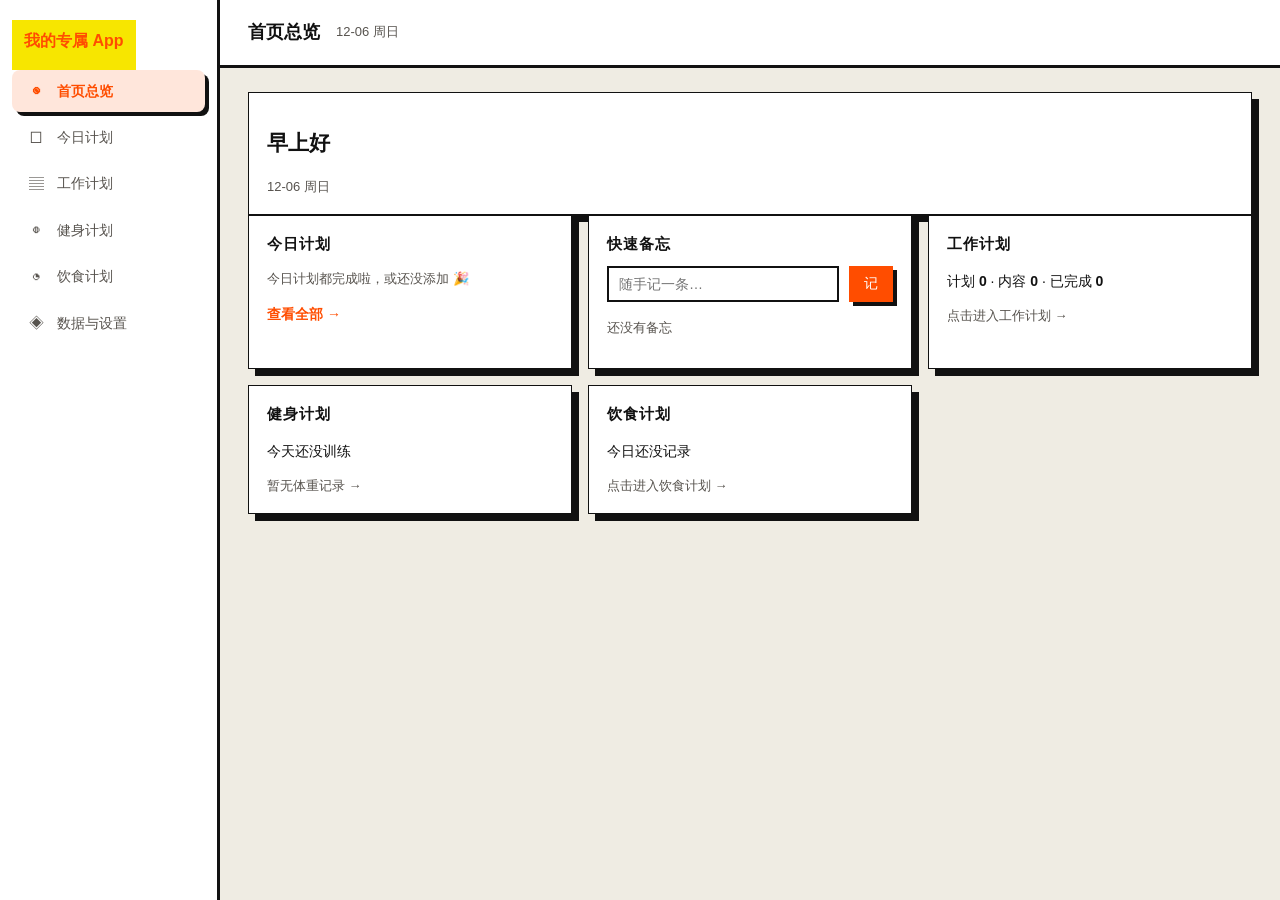
==== commit e7fd22d0: "feat(home): 侧边栏导航项添加图标（home-restructure 工单01） - index.html 六个导航项各加 nav-ico 图标，与风格原型一致 - styles.css 导" ====
--- a/index.html
+++ b/index.html
@@ -12,12 +12,12 @@
     <aside id="sidebar">
       <div class="brand">我的专属 App</div>
       <nav>
-        <a href="#/home"    data-route="home">首页总览</a>
-        <a href="#/today"   data-route="today">今日计划</a>
-        <a href="#/work"    data-route="work">工作计划</a>
-        <a href="#/fitness" data-route="fitness">健身计划</a>
-        <a href="#/diet"    data-route="diet">饮食计划</a>
-        <a href="#/settings" data-route="settings">数据与设置</a>
+        <a href="#/home"    data-route="home"><span class="nav-ico">◉</span>首页总览</a>
+        <a href="#/today"   data-route="today"><span class="nav-ico">☐</span>今日计划</a>
+        <a href="#/work"    data-route="work"><span class="nav-ico">▤</span>工作计划</a>
+        <a href="#/fitness" data-route="fitness"><span class="nav-ico">◍</span>健身计划</a>
+        <a href="#/diet"    data-route="diet"><span class="nav-ico">◔</span>饮食计划</a>
+        <a href="#/settings" data-route="settings"><span class="nav-ico">◈</span>数据与设置</a>
       </nav>
     </aside>
     <main id="content">
--- a/assets/styles.css
+++ b/assets/styles.css
@@ -45,6 +45,9 @@
 }
 #sidebar nav { display: flex; flex-direction: column; gap: 4px; }
 #sidebar nav a {
+  display: flex;
+  align-items: center;
+  gap: 11px;
   text-decoration: none;
   color: var(--text-soft);
   padding: 10px 14px;
@@ -52,6 +55,8 @@
   font-weight: 500;
   transition: background 0.15s, color 0.15s;
 }
+/* 导航图标：与文字同行排列，固定宽度居中，避免文字错位 */
+.nav-ico { width: 20px; flex: 0 0 20px; text-align: center; font-size: 15px; line-height: 1; }
 #sidebar nav a:hover { background: var(--bg); color: var(--text); }
 #sidebar nav a.active {
   background: color-mix(in srgb, var(--accent) 14%, transparent);
